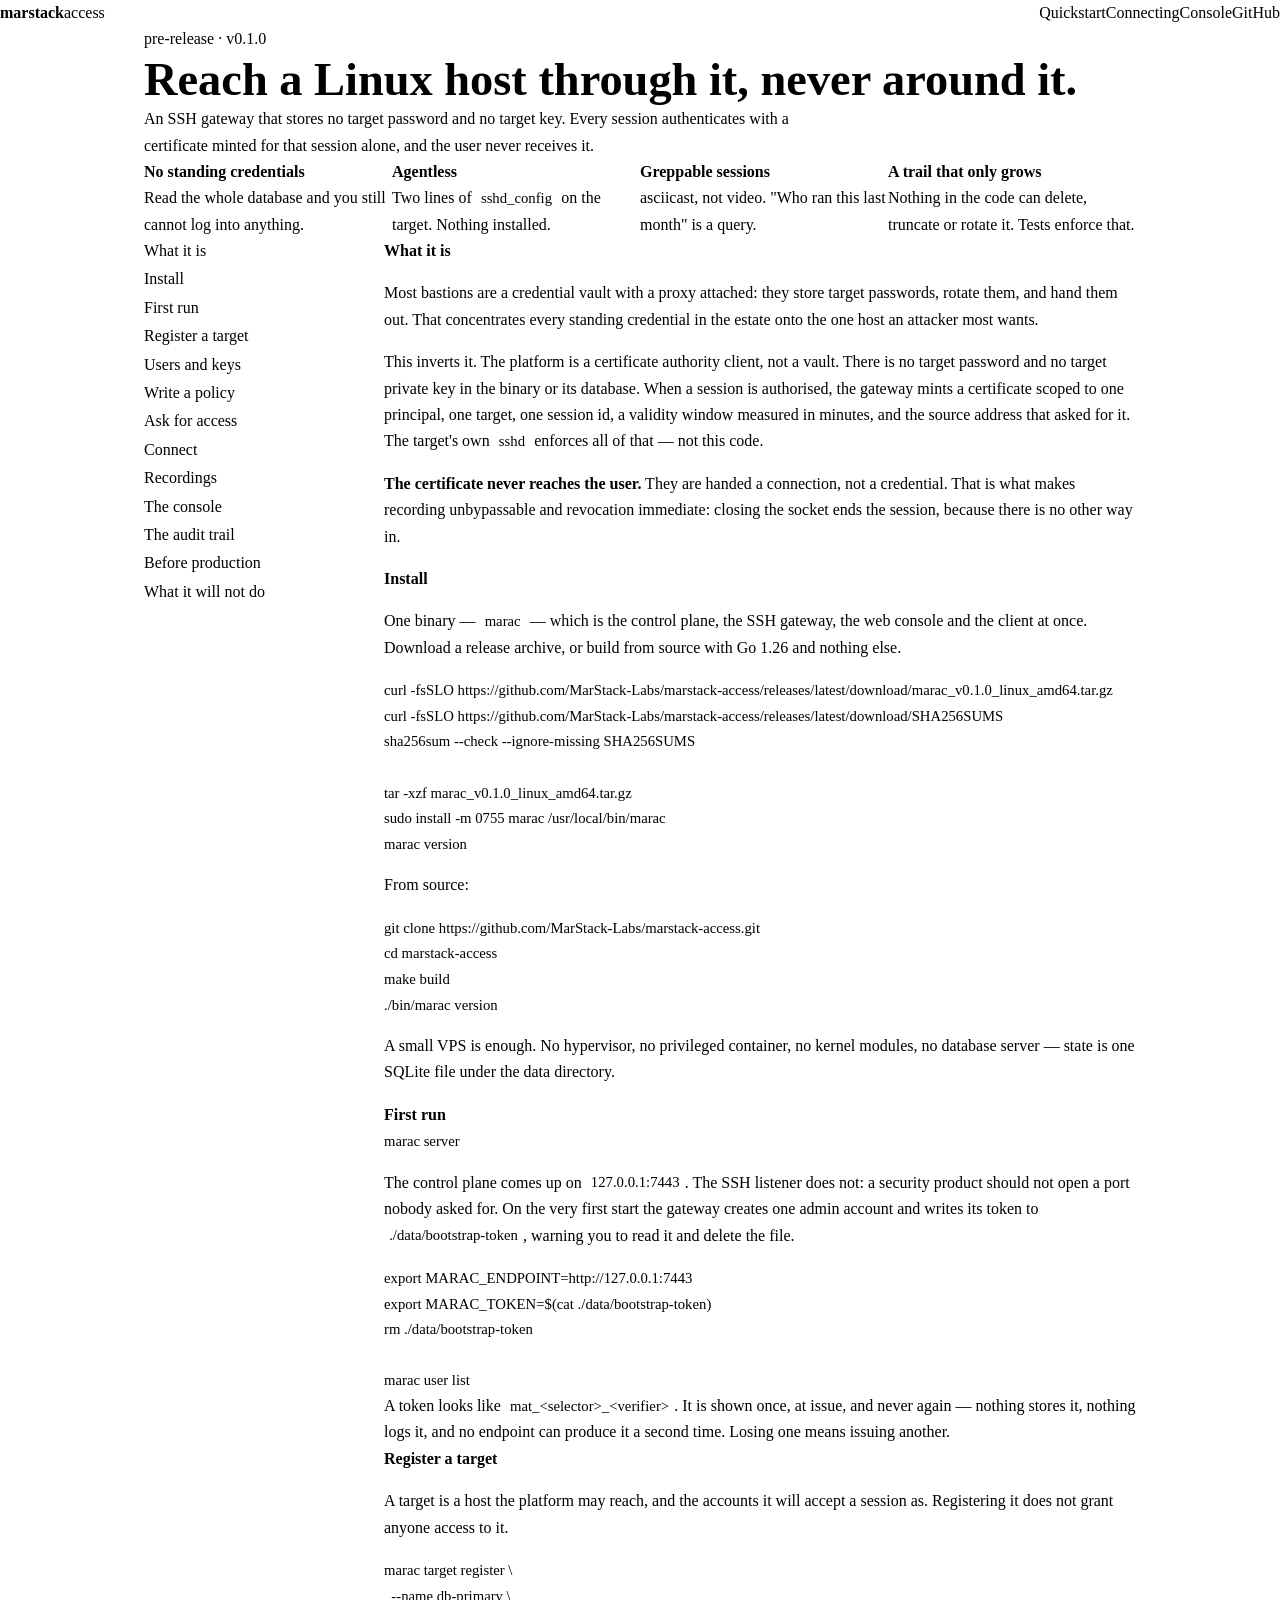
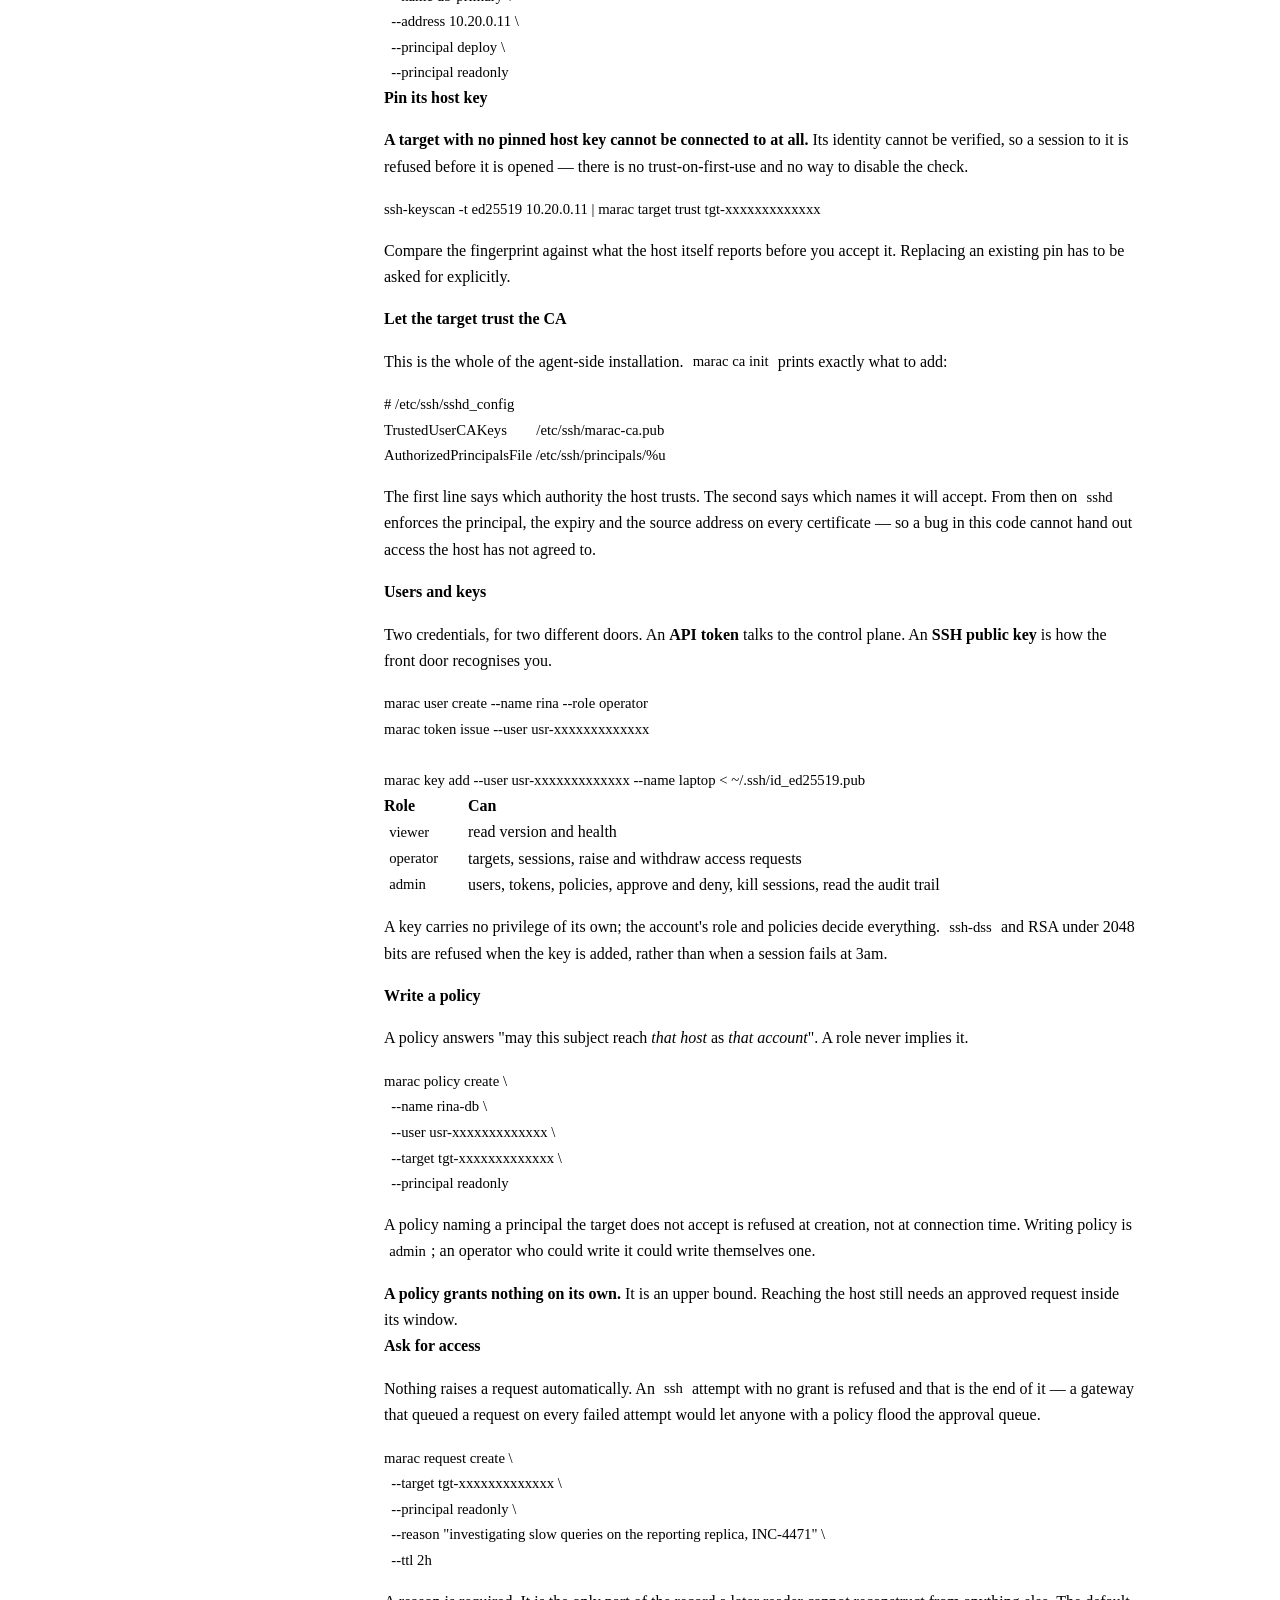
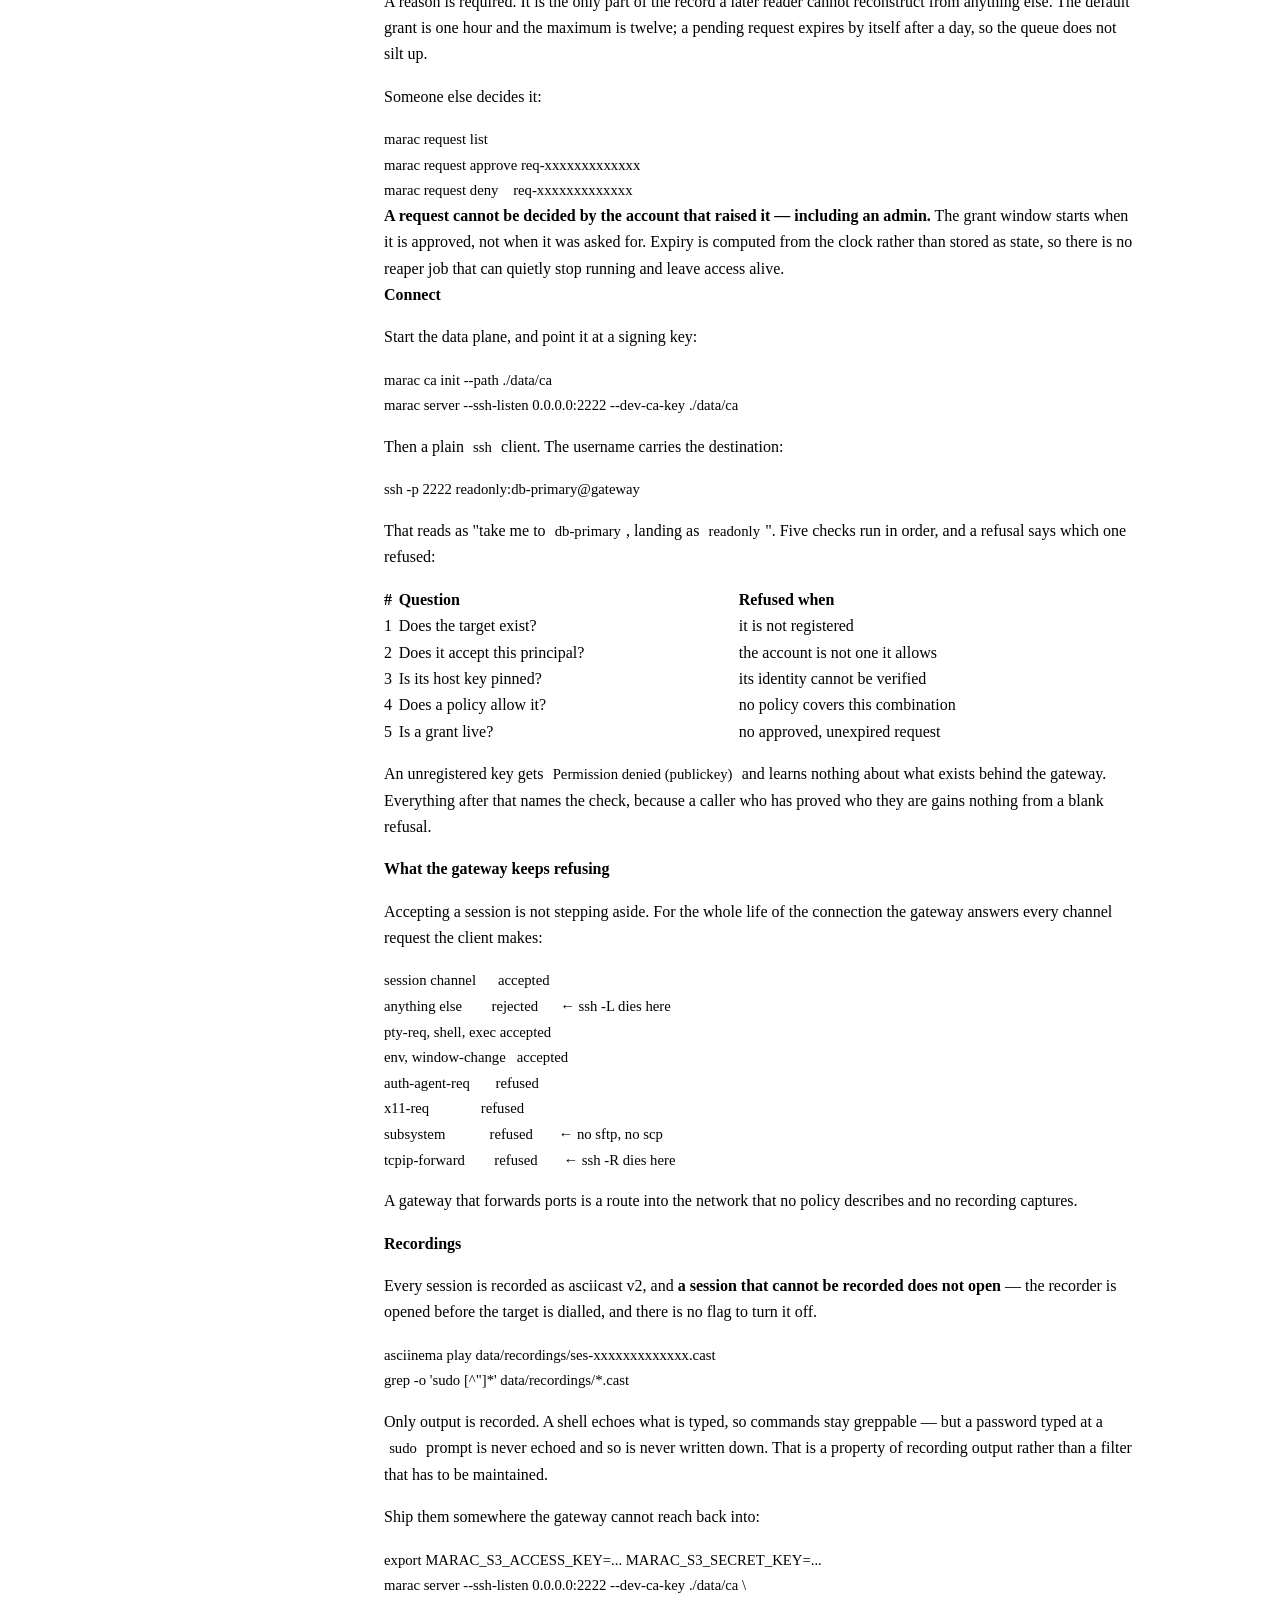
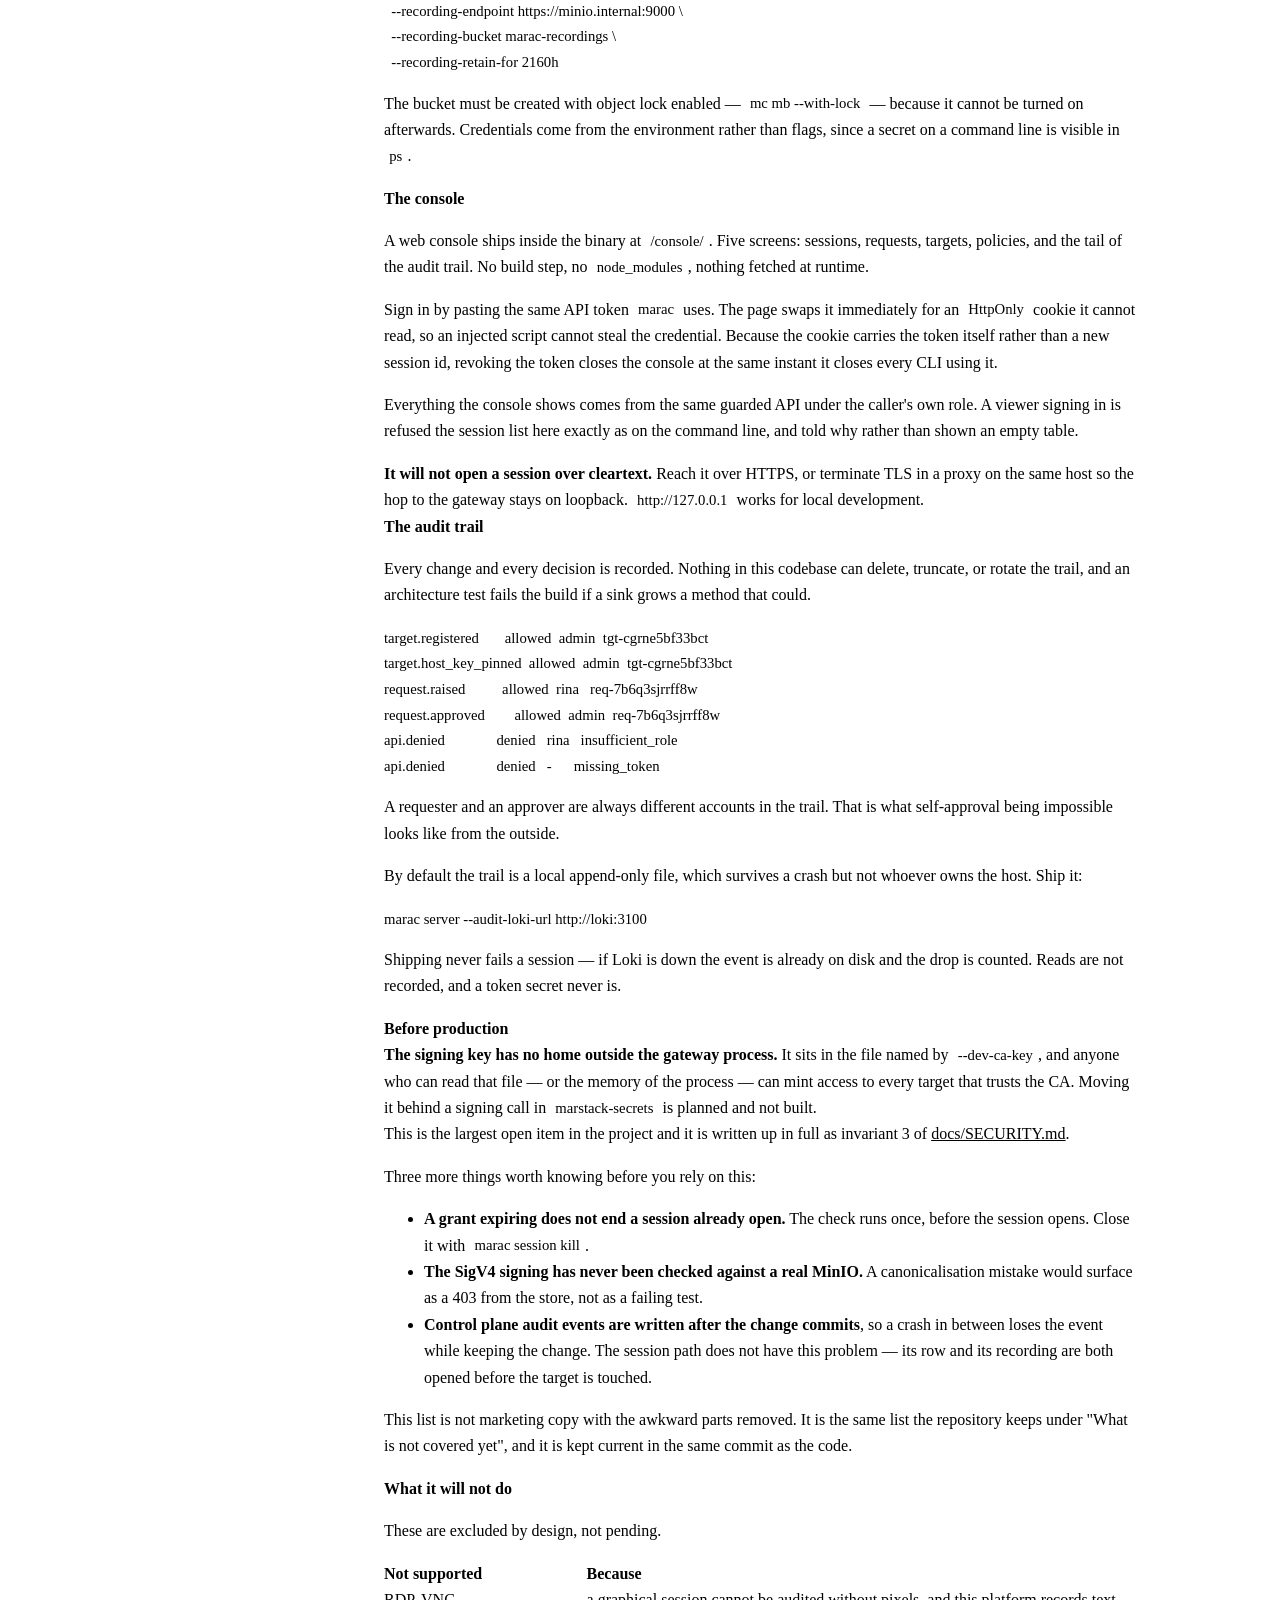
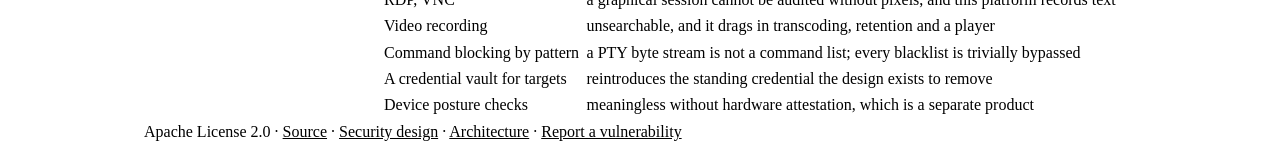
==== site/index.html @ 7a37c476 "docs: add the usage guide and publish it on github pages A single page covering install through to p" ====
<!doctype html>
<html lang="en" data-surface="navy">
<head>
<meta charset="utf-8">
<meta name="viewport" content="width=device-width, initial-scale=1">
<title>marstack-access — identity-aware access for Linux infrastructure</title>
<meta name="description" content="An SSH gateway that holds no credential useful to an attacker. Per-session certificates, just-in-time access, greppable recordings, an audit trail that can only grow.">
<link rel="stylesheet" href="meridian.css">
<link rel="stylesheet" href="site.css">
</head>
<body class="ms-root">

<nav class="top">
  <b class="ms-wordmark">marstack</b>
  <span class="ms-eyebrow">access</span>
  <span class="grow"></span>
  <a href="#quickstart">Quickstart</a>
  <a href="#connecting">Connecting</a>
  <a href="#console">Console</a>
  <a href="https://github.com/MarStack-Labs/marstack-access">GitHub</a>
</nav>

<header class="hero">
  <span class="ms-pill ms-pill-pending"><i></i>pre-release · v0.1.0</span>
  <h1>Reach a Linux host through it, never around it.</h1>
  <p class="lede">
    An SSH gateway that stores no target password and no target key. Every session authenticates
    with a certificate minted for that session alone, and the user never receives it.
  </p>

  <div class="cards">
    <div class="card">
      <b>No standing credentials</b>
      <span>Read the whole database and you still cannot log into anything.</span>
    </div>
    <div class="card">
      <b>Agentless</b>
      <span>Two lines of <code>sshd_config</code> on the target. Nothing installed.</span>
    </div>
    <div class="card">
      <b>Greppable sessions</b>
      <span>asciicast, not video. "Who ran this last month" is a query.</span>
    </div>
    <div class="card">
      <b>A trail that only grows</b>
      <span>Nothing in the code can delete, truncate or rotate it. Tests enforce that.</span>
    </div>
  </div>
</header>

<div class="page">
  <aside class="toc">
    <ol>
      <li><a href="#what">What it is</a></li>
      <li><a href="#install">Install</a></li>
      <li><a href="#quickstart">First run</a></li>
      <li><a href="#targets">Register a target</a></li>
      <li><a href="#users">Users and keys</a></li>
      <li><a href="#policy">Write a policy</a></li>
      <li><a href="#jit">Ask for access</a></li>
      <li><a href="#connecting">Connect</a></li>
      <li><a href="#recordings">Recordings</a></li>
      <li><a href="#console">The console</a></li>
      <li><a href="#audit">The audit trail</a></li>
      <li><a href="#production">Before production</a></li>
      <li><a href="#excluded">What it will not do</a></li>
    </ol>
  </aside>

  <main class="body">

    <section id="what">
      <h2>What it is</h2>
      <p>
        Most bastions are a credential vault with a proxy attached: they store target passwords,
        rotate them, and hand them out. That concentrates every standing credential in the estate
        onto the one host an attacker most wants.
      </p>
      <p>
        This inverts it. The platform is a certificate authority client, not a vault. There is no
        target password and no target private key in the binary or its database. When a session is
        authorised, the gateway mints a certificate scoped to one principal, one target, one session
        id, a validity window measured in minutes, and the source address that asked for it. The
        target's own <code>sshd</code> enforces all of that — not this code.
      </p>
      <p>
        <strong>The certificate never reaches the user.</strong> They are handed a connection, not a
        credential. That is what makes recording unbypassable and revocation immediate: closing the
        socket ends the session, because there is no other way in.
      </p>
    </section>

    <section id="install">
      <h2>Install</h2>
      <p>
        One binary — <code>marac</code> — which is the control plane, the SSH gateway, the web
        console and the client at once. Download a release archive, or build from source with Go
        1.26 and nothing else.
      </p>
<pre><code>curl -fsSLO https://github.com/MarStack-Labs/marstack-access/releases/latest/download/marac_v0.1.0_linux_amd64.tar.gz
curl -fsSLO https://github.com/MarStack-Labs/marstack-access/releases/latest/download/SHA256SUMS
sha256sum --check --ignore-missing SHA256SUMS

tar -xzf marac_v0.1.0_linux_amd64.tar.gz
sudo install -m 0755 marac /usr/local/bin/marac
marac version</code></pre>
      <p>From source:</p>
<pre><code>git clone https://github.com/MarStack-Labs/marstack-access.git
cd marstack-access
make build
./bin/marac version</code></pre>
      <p>
        A small VPS is enough. No hypervisor, no privileged container, no kernel modules, no
        database server — state is one SQLite file under the data directory.
      </p>
    </section>

    <section id="quickstart">
      <h2>First run</h2>
<pre><code>marac server</code></pre>
      <p>
        The control plane comes up on <code>127.0.0.1:7443</code>. The SSH listener does not: a
        security product should not open a port nobody asked for. On the very first start the
        gateway creates one admin account and writes its token to
        <code>./data/bootstrap-token</code>, warning you to read it and delete the file.
      </p>
<pre><code>export MARAC_ENDPOINT=http://127.0.0.1:7443
export MARAC_TOKEN=$(cat ./data/bootstrap-token)
rm ./data/bootstrap-token

marac user list</code></pre>
      <div class="note" data-tone="info">
        <p>
          A token looks like <code>mat_&lt;selector&gt;_&lt;verifier&gt;</code>. It is shown once, at
          issue, and never again — nothing stores it, nothing logs it, and no endpoint can produce it
          a second time. Losing one means issuing another.
        </p>
      </div>
    </section>

    <section id="targets">
      <h2>Register a target</h2>
      <p>
        A target is a host the platform may reach, and the accounts it will accept a session as.
        Registering it does not grant anyone access to it.
      </p>
<pre><code>marac target register \
  --name db-primary \
  --address 10.20.0.11 \
  --principal deploy \
  --principal readonly</code></pre>

      <h3>Pin its host key</h3>
      <p>
        <strong>A target with no pinned host key cannot be connected to at all.</strong> Its identity
        cannot be verified, so a session to it is refused before it is opened — there is no
        trust-on-first-use and no way to disable the check.
      </p>
<pre><code>ssh-keyscan -t ed25519 10.20.0.11 | marac target trust tgt-xxxxxxxxxxxxx</code></pre>
      <p>
        Compare the fingerprint against what the host itself reports before you accept it. Replacing
        an existing pin has to be asked for explicitly.
      </p>

      <h3>Let the target trust the CA</h3>
      <p>
        This is the whole of the agent-side installation. <code>marac ca init</code> prints exactly
        what to add:
      </p>
<pre><code># /etc/ssh/sshd_config
TrustedUserCAKeys        /etc/ssh/marac-ca.pub
AuthorizedPrincipalsFile /etc/ssh/principals/%u</code></pre>
      <p>
        The first line says which authority the host trusts. The second says which names it will
        accept. From then on <code>sshd</code> enforces the principal, the expiry and the source
        address on every certificate — so a bug in this code cannot hand out access the host has not
        agreed to.
      </p>
    </section>

    <section id="users">
      <h2>Users and keys</h2>
      <p>
        Two credentials, for two different doors. An <strong>API token</strong> talks to the control
        plane. An <strong>SSH public key</strong> is how the front door recognises you.
      </p>
<pre><code>marac user create --name rina --role operator
marac token issue --user usr-xxxxxxxxxxxxx

marac key add --user usr-xxxxxxxxxxxxx --name laptop &lt; ~/.ssh/id_ed25519.pub</code></pre>
      <div class="scroller">
        <table>
          <thead>
            <tr><th>Role</th><th>Can</th></tr>
          </thead>
          <tbody>
            <tr><td><code>viewer</code></td><td>read version and health</td></tr>
            <tr><td><code>operator</code></td><td>targets, sessions, raise and withdraw access requests</td></tr>
            <tr><td><code>admin</code></td><td>users, tokens, policies, approve and deny, kill sessions, read the audit trail</td></tr>
          </tbody>
        </table>
      </div>
      <p>
        A key carries no privilege of its own; the account's role and policies decide everything.
        <code>ssh-dss</code> and RSA under 2048 bits are refused when the key is added, rather than
        when a session fails at 3am.
      </p>
    </section>

    <section id="policy">
      <h2>Write a policy</h2>
      <p>
        A policy answers "may this subject reach <em>that host</em> as <em>that account</em>". A role
        never implies it.
      </p>
<pre><code>marac policy create \
  --name rina-db \
  --user usr-xxxxxxxxxxxxx \
  --target tgt-xxxxxxxxxxxxx \
  --principal readonly</code></pre>
      <p>
        A policy naming a principal the target does not accept is refused at creation, not at
        connection time. Writing policy is <code>admin</code>; an operator who could write it could
        write themselves one.
      </p>
      <div class="note" data-tone="info">
        <p>
          <strong>A policy grants nothing on its own.</strong> It is an upper bound. Reaching the
          host still needs an approved request inside its window.
        </p>
      </div>
    </section>

    <section id="jit">
      <h2>Ask for access</h2>
      <p>
        Nothing raises a request automatically. An <code>ssh</code> attempt with no grant is refused
        and that is the end of it — a gateway that queued a request on every failed attempt would let
        anyone with a policy flood the approval queue.
      </p>
<pre><code>marac request create \
  --target tgt-xxxxxxxxxxxxx \
  --principal readonly \
  --reason "investigating slow queries on the reporting replica, INC-4471" \
  --ttl 2h</code></pre>
      <p>
        A reason is required. It is the only part of the record a later reader cannot reconstruct
        from anything else. The default grant is one hour and the maximum is twelve; a pending
        request expires by itself after a day, so the queue does not silt up.
      </p>
      <p>Someone else decides it:</p>
<pre><code>marac request list
marac request approve req-xxxxxxxxxxxxx
marac request deny    req-xxxxxxxxxxxxx</code></pre>
      <div class="note" data-tone="warn">
        <p>
          <strong>A request cannot be decided by the account that raised it — including an admin.</strong>
          The grant window starts when it is approved, not when it was asked for. Expiry is computed
          from the clock rather than stored as state, so there is no reaper job that can quietly stop
          running and leave access alive.
        </p>
      </div>
    </section>

    <section id="connecting">
      <h2>Connect</h2>
      <p>Start the data plane, and point it at a signing key:</p>
<pre><code>marac ca init --path ./data/ca
marac server --ssh-listen 0.0.0.0:2222 --dev-ca-key ./data/ca</code></pre>
      <p>Then a plain <code>ssh</code> client. The username carries the destination:</p>
<pre><code>ssh -p 2222 readonly:db-primary@gateway</code></pre>
      <p>
        That reads as "take me to <code>db-primary</code>, landing as <code>readonly</code>". Five
        checks run in order, and a refusal says which one refused:
      </p>
      <div class="scroller">
        <table>
          <thead>
            <tr><th>#</th><th>Question</th><th>Refused when</th></tr>
          </thead>
          <tbody>
            <tr><td>1</td><td>Does the target exist?</td><td>it is not registered</td></tr>
            <tr><td>2</td><td>Does it accept this principal?</td><td>the account is not one it allows</td></tr>
            <tr><td>3</td><td>Is its host key pinned?</td><td>its identity cannot be verified</td></tr>
            <tr><td>4</td><td>Does a policy allow it?</td><td>no policy covers this combination</td></tr>
            <tr><td>5</td><td>Is a grant live?</td><td>no approved, unexpired request</td></tr>
          </tbody>
        </table>
      </div>
      <p>
        An unregistered key gets <code>Permission denied (publickey)</code> and learns nothing about
        what exists behind the gateway. Everything after that names the check, because a caller who
        has proved who they are gains nothing from a blank refusal.
      </p>

      <h3>What the gateway keeps refusing</h3>
      <p>
        Accepting a session is not stepping aside. For the whole life of the connection the gateway
        answers every channel request the client makes:
      </p>
<pre><code>session channel      accepted
anything else        rejected      ← ssh -L dies here
pty-req, shell, exec accepted
env, window-change   accepted
auth-agent-req       refused
x11-req              refused
subsystem            refused       ← no sftp, no scp
tcpip-forward        refused       ← ssh -R dies here</code></pre>
      <p>
        A gateway that forwards ports is a route into the network that no policy describes and no
        recording captures.
      </p>
    </section>

    <section id="recordings">
      <h2>Recordings</h2>
      <p>
        Every session is recorded as asciicast v2, and <strong>a session that cannot be recorded does
        not open</strong> — the recorder is opened before the target is dialled, and there is no flag
        to turn it off.
      </p>
<pre><code>asciinema play data/recordings/ses-xxxxxxxxxxxxx.cast
grep -o 'sudo [^"]*' data/recordings/*.cast</code></pre>
      <p>
        Only output is recorded. A shell echoes what is typed, so commands stay greppable — but a
        password typed at a <code>sudo</code> prompt is never echoed and so is never written down.
        That is a property of recording output rather than a filter that has to be maintained.
      </p>
      <p>Ship them somewhere the gateway cannot reach back into:</p>
<pre><code>export MARAC_S3_ACCESS_KEY=... MARAC_S3_SECRET_KEY=...
marac server --ssh-listen 0.0.0.0:2222 --dev-ca-key ./data/ca \
  --recording-endpoint https://minio.internal:9000 \
  --recording-bucket marac-recordings \
  --recording-retain-for 2160h</code></pre>
      <p>
        The bucket must be created with object lock enabled — <code>mc mb --with-lock</code> — because
        it cannot be turned on afterwards. Credentials come from the environment rather than flags,
        since a secret on a command line is visible in <code>ps</code>.
      </p>
    </section>

    <section id="console">
      <h2>The console</h2>
      <p>
        A web console ships inside the binary at <code>/console/</code>. Five screens: sessions,
        requests, targets, policies, and the tail of the audit trail. No build step, no
        <code>node_modules</code>, nothing fetched at runtime.
      </p>
      <p>
        Sign in by pasting the same API token <code>marac</code> uses. The page swaps it immediately
        for an <code>HttpOnly</code> cookie it cannot read, so an injected script cannot steal the
        credential. Because the cookie carries the token itself rather than a new session id,
        revoking the token closes the console at the same instant it closes every CLI using it.
      </p>
      <p>
        Everything the console shows comes from the same guarded API under the caller's own role. A
        viewer signing in is refused the session list here exactly as on the command line, and told
        why rather than shown an empty table.
      </p>
      <div class="note" data-tone="warn">
        <p>
          <strong>It will not open a session over cleartext.</strong> Reach it over HTTPS, or
          terminate TLS in a proxy on the same host so the hop to the gateway stays on loopback.
          <code>http://127.0.0.1</code> works for local development.
        </p>
      </div>
    </section>

    <section id="audit">
      <h2>The audit trail</h2>
      <p>
        Every change and every decision is recorded. Nothing in this codebase can delete, truncate,
        or rotate the trail, and an architecture test fails the build if a sink grows a method that
        could.
      </p>
<pre><code>target.registered       allowed  admin  tgt-cgrne5bf33bct
target.host_key_pinned  allowed  admin  tgt-cgrne5bf33bct
request.raised          allowed  rina   req-7b6q3sjrrff8w
request.approved        allowed  admin  req-7b6q3sjrrff8w
api.denied              denied   rina   insufficient_role
api.denied              denied   -      missing_token</code></pre>
      <p>
        A requester and an approver are always different accounts in the trail. That is what
        self-approval being impossible looks like from the outside.
      </p>
      <p>
        By default the trail is a local append-only file, which survives a crash but not whoever owns
        the host. Ship it:
      </p>
<pre><code>marac server --audit-loki-url http://loki:3100</code></pre>
      <p>
        Shipping never fails a session — if Loki is down the event is already on disk and the drop is
        counted. Reads are not recorded, and a token secret never is.
      </p>
    </section>

    <section id="production">
      <h2>Before production</h2>
      <div class="note" data-tone="danger">
        <p>
          <strong>The signing key has no home outside the gateway process.</strong> It sits in the
          file named by <code>--dev-ca-key</code>, and anyone who can read that file — or the memory
          of the process — can mint access to every target that trusts the CA. Moving it behind a
          signing call in <code>marstack-secrets</code> is planned and not built.
        </p>
        <p>
          This is the largest open item in the project and it is written up in full as invariant 3
          of
          <a href="https://github.com/MarStack-Labs/marstack-access/blob/main/docs/SECURITY.md">docs/SECURITY.md</a>.
        </p>
      </div>
      <p>Three more things worth knowing before you rely on this:</p>
      <ul>
        <li>
          <strong>A grant expiring does not end a session already open.</strong> The check runs once,
          before the session opens. Close it with <code>marac session kill</code>.
        </li>
        <li>
          <strong>The SigV4 signing has never been checked against a real MinIO.</strong> A
          canonicalisation mistake would surface as a 403 from the store, not as a failing test.
        </li>
        <li>
          <strong>Control plane audit events are written after the change commits</strong>, so a
          crash in between loses the event while keeping the change. The session path does not have
          this problem — its row and its recording are both opened before the target is touched.
        </li>
      </ul>
      <p>
        This list is not marketing copy with the awkward parts removed. It is the same list the
        repository keeps under "What is not covered yet", and it is kept current in the same commit
        as the code.
      </p>
    </section>

    <section id="excluded">
      <h2>What it will not do</h2>
      <p>These are excluded by design, not pending.</p>
      <div class="scroller">
        <table>
          <thead>
            <tr><th>Not supported</th><th>Because</th></tr>
          </thead>
          <tbody>
            <tr>
              <td>RDP, VNC</td>
              <td>a graphical session cannot be audited without pixels, and this platform records text</td>
            </tr>
            <tr>
              <td>Video recording</td>
              <td>unsearchable, and it drags in transcoding, retention and a player</td>
            </tr>
            <tr>
              <td>Command blocking by pattern</td>
              <td>a PTY byte stream is not a command list; every blacklist is trivially bypassed</td>
            </tr>
            <tr>
              <td>A credential vault for targets</td>
              <td>reintroduces the standing credential the design exists to remove</td>
            </tr>
            <tr>
              <td>Device posture checks</td>
              <td>meaningless without hardware attestation, which is a separate product</td>
            </tr>
          </tbody>
        </table>
      </div>
    </section>

  </main>
</div>

<footer class="site">
  Apache License 2.0 ·
  <a href="https://github.com/MarStack-Labs/marstack-access">Source</a> ·
  <a href="https://github.com/MarStack-Labs/marstack-access/blob/main/docs/SECURITY.md">Security design</a> ·
  <a href="https://github.com/MarStack-Labs/marstack-access/blob/main/docs/ARCHITECTURE.md">Architecture</a> ·
  <a href="https://github.com/MarStack-Labs/marstack-access/security/advisories/new">Report a vulnerability</a>
</footer>

</body>
</html>
---- site/site.css ----
body {
  margin: 0;
  background: var(--ms-bg);
  color: var(--ms-fg);
  font-family: var(--ms-font);
  font-size: var(--ms-fs-base);
  line-height: 1.65;
}

a {
  color: var(--ms-accent);
}

code {
  font-family: var(--ms-font-mono);
  font-size: 0.92em;
  padding: 0.1em 0.35em;
  border-radius: var(--ms-r-sm);
  background: var(--ms-bg-raised);
}

pre {
  overflow-x: auto;
  margin: var(--ms-sp-4) 0;
  padding: var(--ms-sp-4);
  border: 1px solid var(--ms-border-subtle);
  border-radius: var(--ms-r-md);
  background: var(--ms-term-bg);
  font-family: var(--ms-font-mono);
  font-size: var(--ms-fs-sm);
  line-height: 1.6;
}

pre code {
  padding: 0;
  background: none;
}

.top {
  position: sticky;
  top: 0;
  z-index: 10;
  display: flex;
  align-items: center;
  gap: var(--ms-sp-3);
  padding: var(--ms-sp-3) var(--ms-sp-6);
  border-bottom: 1px solid var(--ms-border-subtle);
  background: var(--ms-bg);
}

.top .grow {
  flex: 1;
}

.top a {
  color: var(--ms-fg-muted);
  font-size: var(--ms-fs-sm);
  text-decoration: none;
}

.top a:hover {
  color: var(--ms-fg);
}

.hero {
  max-width: 62rem;
  margin: 0 auto;
  padding: var(--ms-sp-7) var(--ms-sp-6) var(--ms-sp-6);
}

.hero h1 {
  margin: var(--ms-sp-3) 0;
  font-size: clamp(1.9rem, 5vw, 2.9rem);
  letter-spacing: var(--ms-track-tight);
  line-height: 1.15;
}

.hero p.lede {
  max-width: 44rem;
  margin: 0;
  color: var(--ms-fg-muted);
  font-size: var(--ms-fs-lg);
}

.cards {
  display: grid;
  gap: var(--ms-sp-4);
  grid-template-columns: repeat(auto-fit, minmax(15rem, 1fr));
  margin-top: var(--ms-sp-6);
}

.card {
  padding: var(--ms-sp-4);
  border: 1px solid var(--ms-border-subtle);
  border-radius: var(--ms-r-md);
  background: var(--ms-bg-raised);
}

.card b {
  display: block;
  margin-bottom: var(--ms-sp-2);
}

.card span {
  color: var(--ms-fg-muted);
  font-size: var(--ms-fs-sm);
}

.page {
  display: grid;
  grid-template-columns: 15rem minmax(0, 1fr);
  gap: var(--ms-sp-7);
  max-width: 62rem;
  margin: 0 auto;
  padding: 0 var(--ms-sp-6) var(--ms-sp-7);
}

.toc {
  position: sticky;
  top: 4.5rem;
  align-self: start;
  max-height: calc(100vh - 6rem);
  overflow-y: auto;
  padding-top: var(--ms-sp-6);
  font-size: var(--ms-fs-sm);
}

.toc ol {
  margin: 0;
  padding: 0;
  list-style: none;
}

.toc li {
  margin-bottom: 2px;
}

.toc a {
  display: block;
  padding: var(--ms-sp-1) var(--ms-sp-2);
  border-radius: var(--ms-r-sm);
  color: var(--ms-fg-muted);
  text-decoration: none;
}

.toc a:hover {
  background: var(--ms-bg-hover);
  color: var(--ms-fg);
}

.body {
  min-width: 0;
  padding-top: var(--ms-sp-6);
}

.body section {
  scroll-margin-top: 4.5rem;
  padding-bottom: var(--ms-sp-6);
}

.body h2 {
  margin: var(--ms-sp-6) 0 var(--ms-sp-3);
  font-size: var(--ms-fs-xl);
  letter-spacing: var(--ms-track-tight);
}

.body h3 {
  margin: var(--ms-sp-5) 0 var(--ms-sp-2);
  font-size: var(--ms-fs-lg);
}

.body p,
.body li {
  color: var(--ms-fg-muted);
}

.body strong {
  color: var(--ms-fg);
  font-weight: 600;
}

.body table {
  width: 100%;
  margin: var(--ms-sp-4) 0;
  border-collapse: collapse;
  font-size: var(--ms-fs-sm);
}

.body th,
.body td {
  padding: var(--ms-sp-2) var(--ms-sp-3);
  border-bottom: 1px solid var(--ms-border-subtle);
  text-align: left;
  vertical-align: top;
}

.body th {
  color: var(--ms-fg);
  font-weight: 600;
}

.body td {
  color: var(--ms-fg-muted);
}

.scroller {
  overflow-x: auto;
}

.note {
  margin: var(--ms-sp-4) 0;
  padding: var(--ms-sp-3) var(--ms-sp-4);
  border: 1px solid var(--ms-border);
  border-left-width: 3px;
  border-radius: var(--ms-r-md);
  background: var(--ms-bg-raised);
  font-size: var(--ms-fs-sm);
}

.note p {
  margin: 0;
}

.note p + p {
  margin-top: var(--ms-sp-2);
}

.note[data-tone="warn"] {
  border-left-color: var(--ms-warn);
}

.note[data-tone="danger"] {
  border-left-color: var(--ms-danger);
}

.note[data-tone="info"] {
  border-left-color: var(--ms-info);
}

footer.site {
  max-width: 62rem;
  margin: 0 auto;
  padding: var(--ms-sp-6);
  border-top: 1px solid var(--ms-border-subtle);
  color: var(--ms-fg-faint);
  font-size: var(--ms-fs-sm);
}

@media (max-width: 52rem) {
  .page {
    grid-template-columns: minmax(0, 1fr);
    gap: 0;
  }

  .toc {
    position: static;
    max-height: none;
    padding-bottom: var(--ms-sp-4);
    border-bottom: 1px solid var(--ms-border-subtle);
  }

  .toc ol {
    display: flex;
    flex-wrap: wrap;
    gap: var(--ms-sp-1);
  }
}
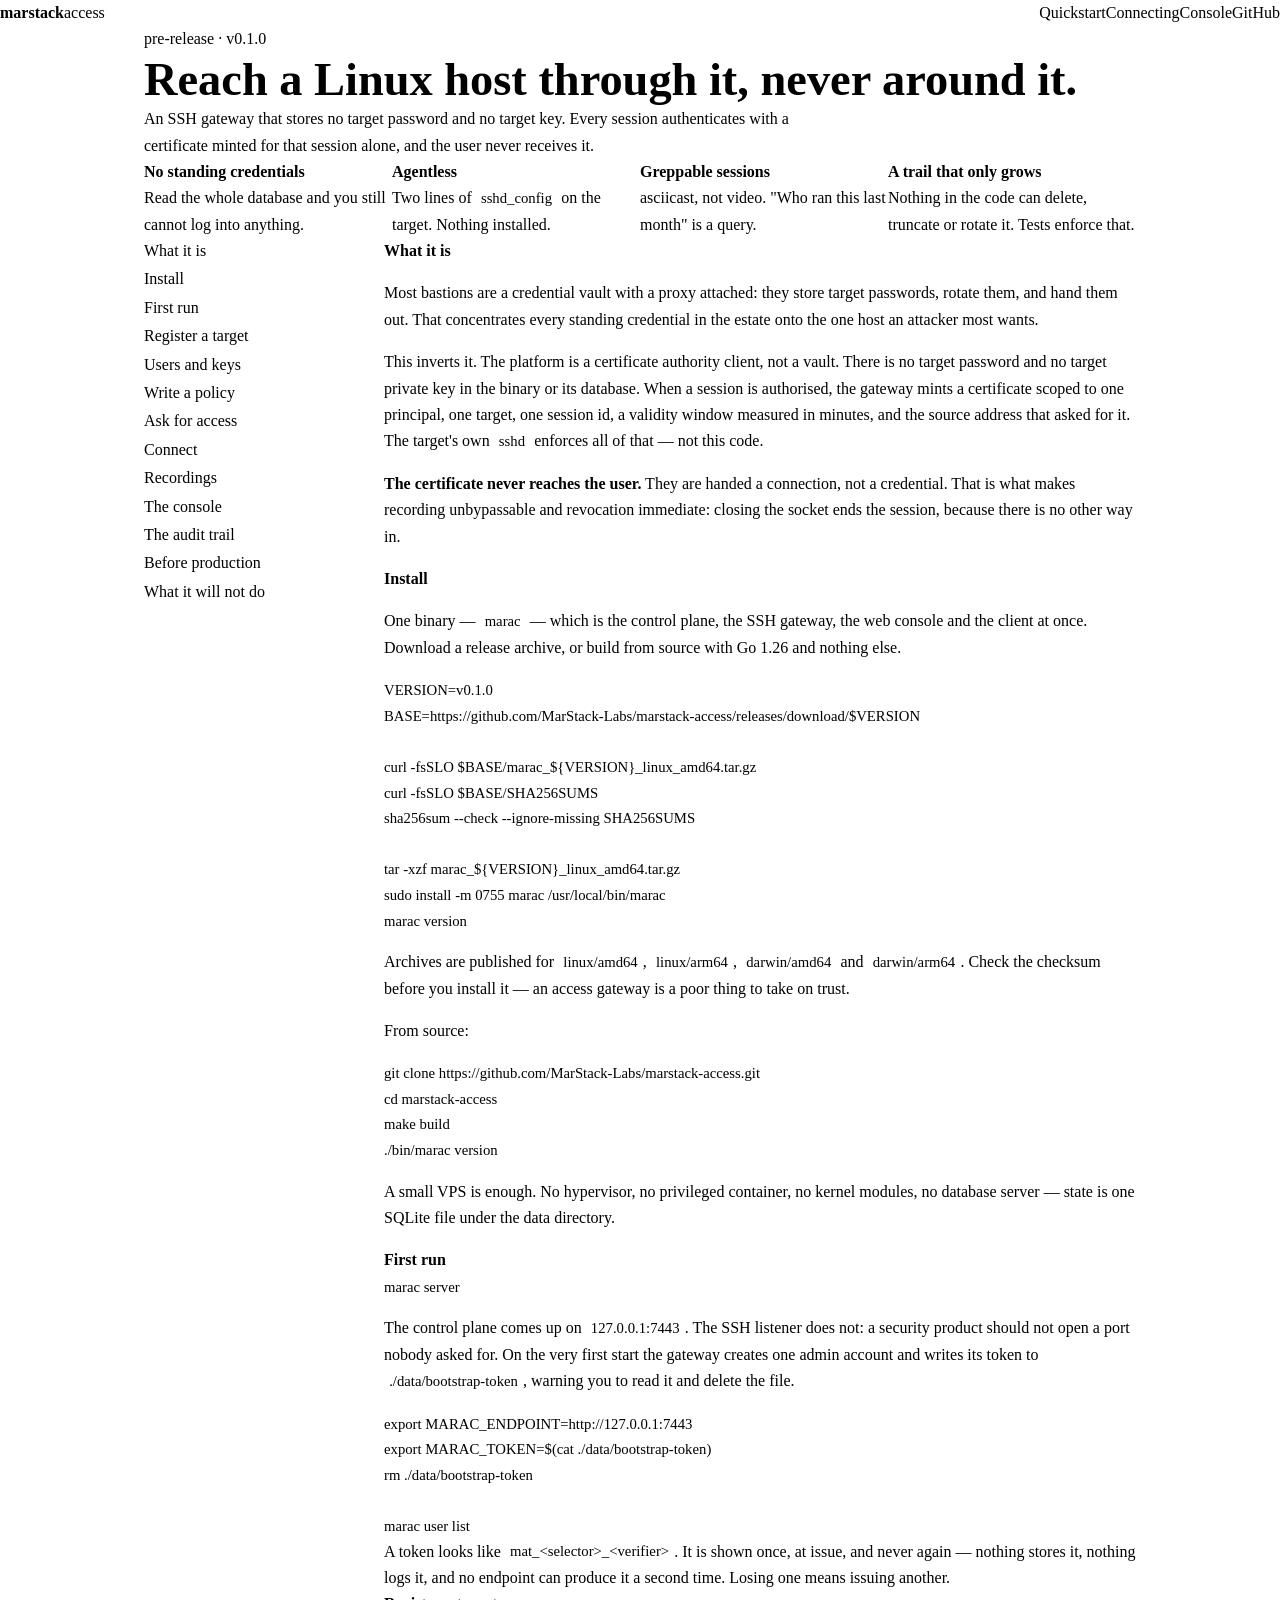
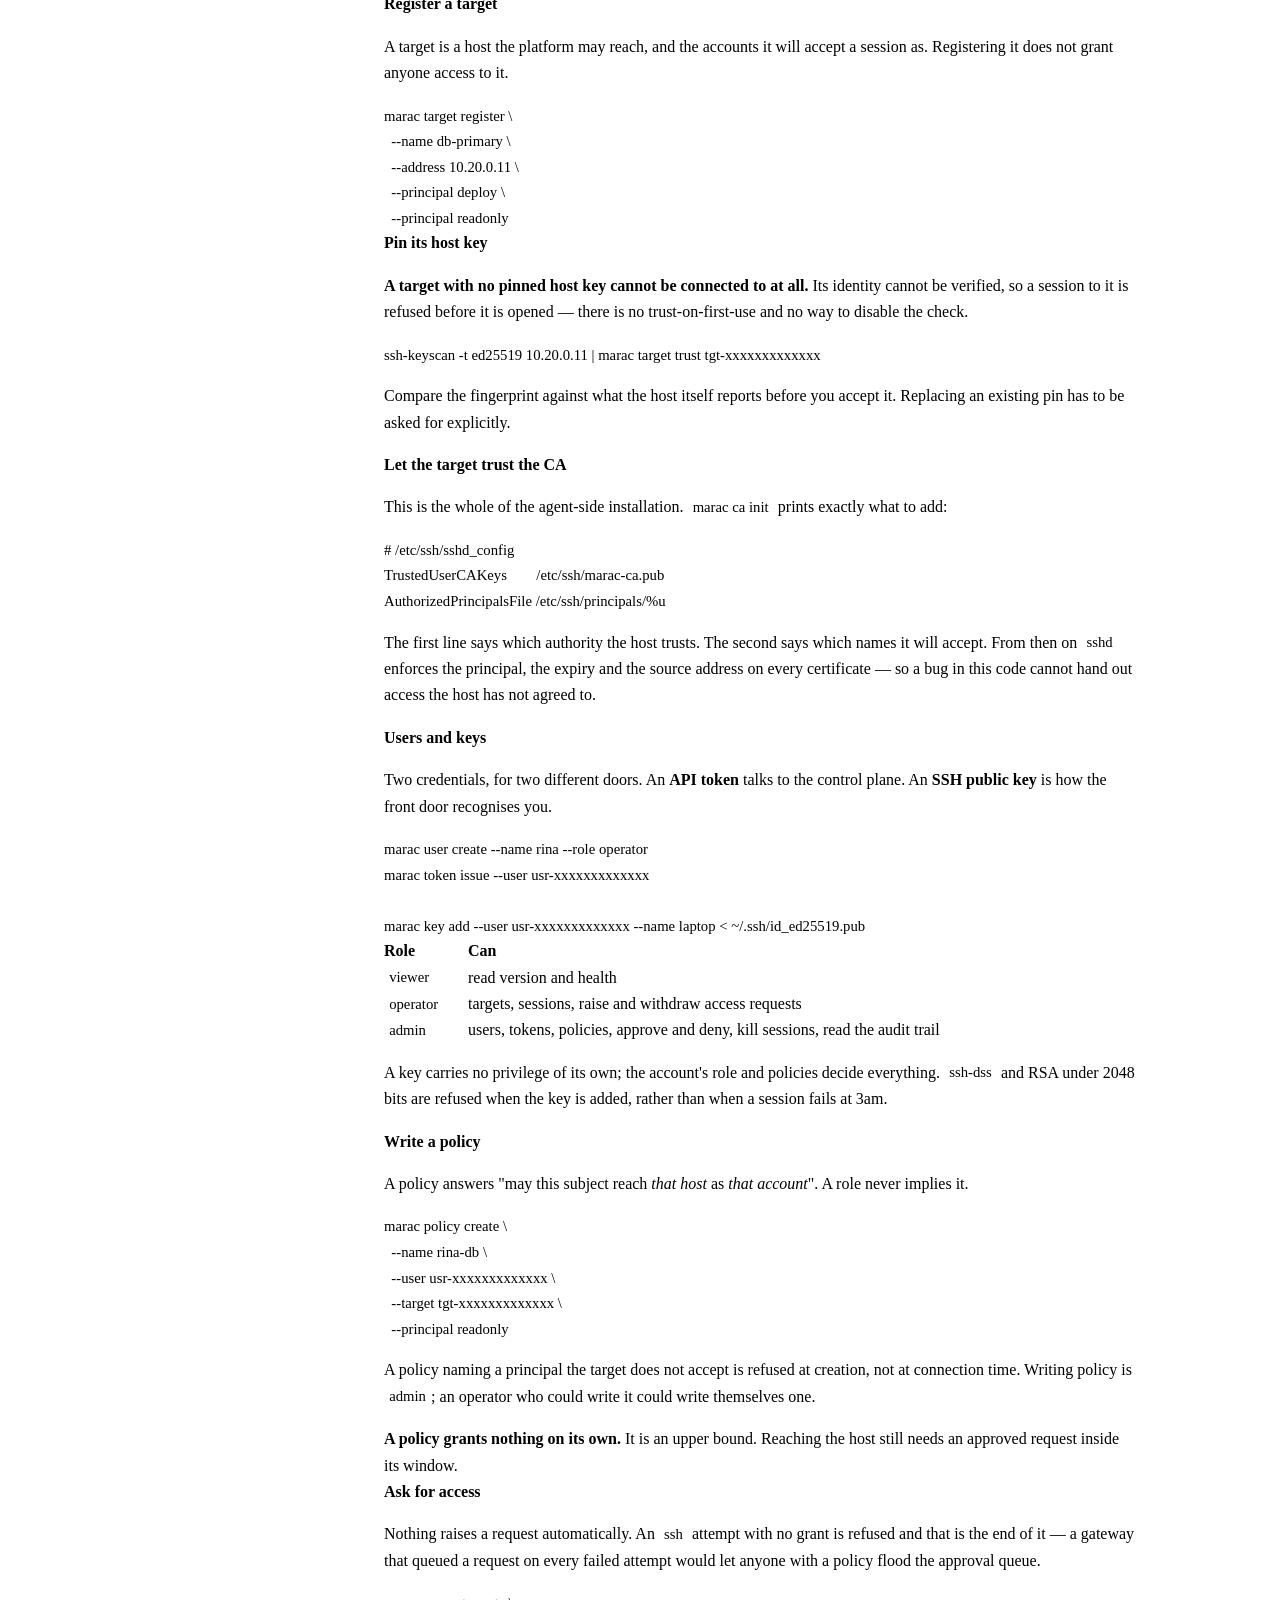
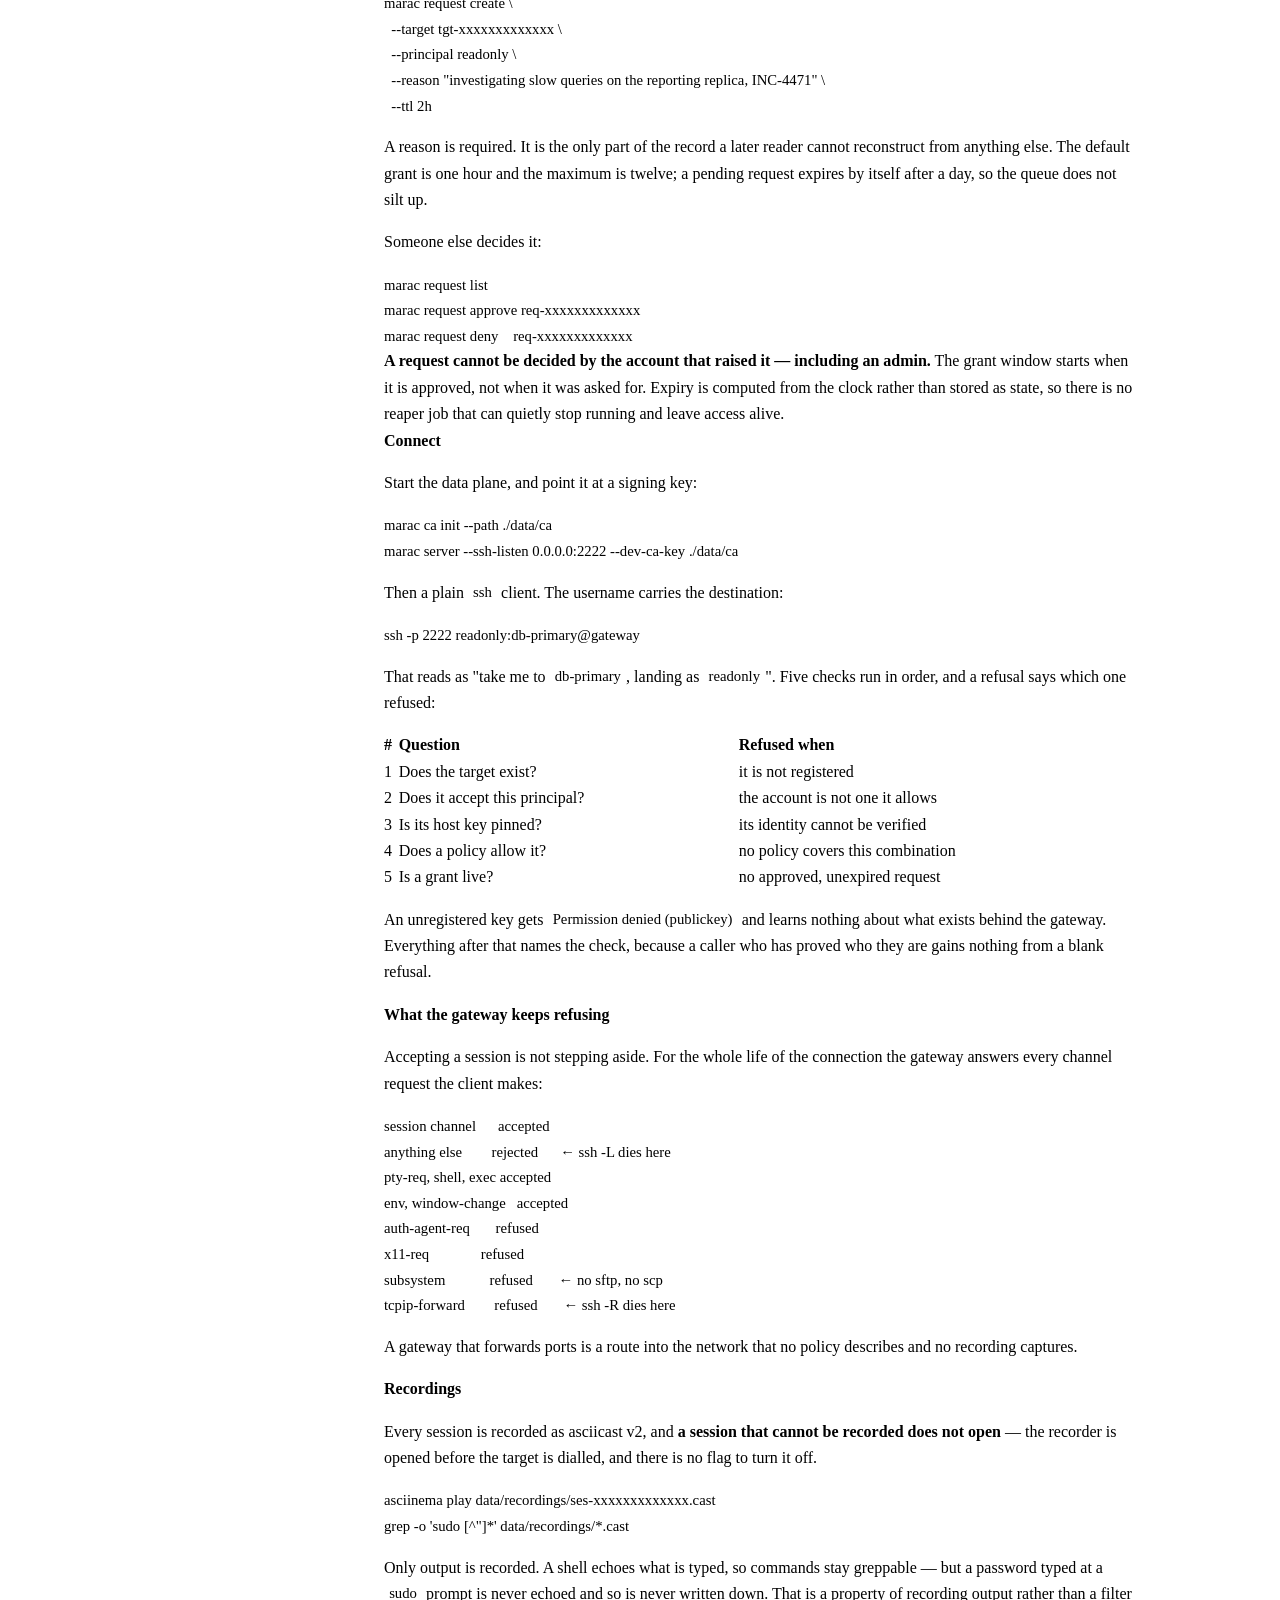
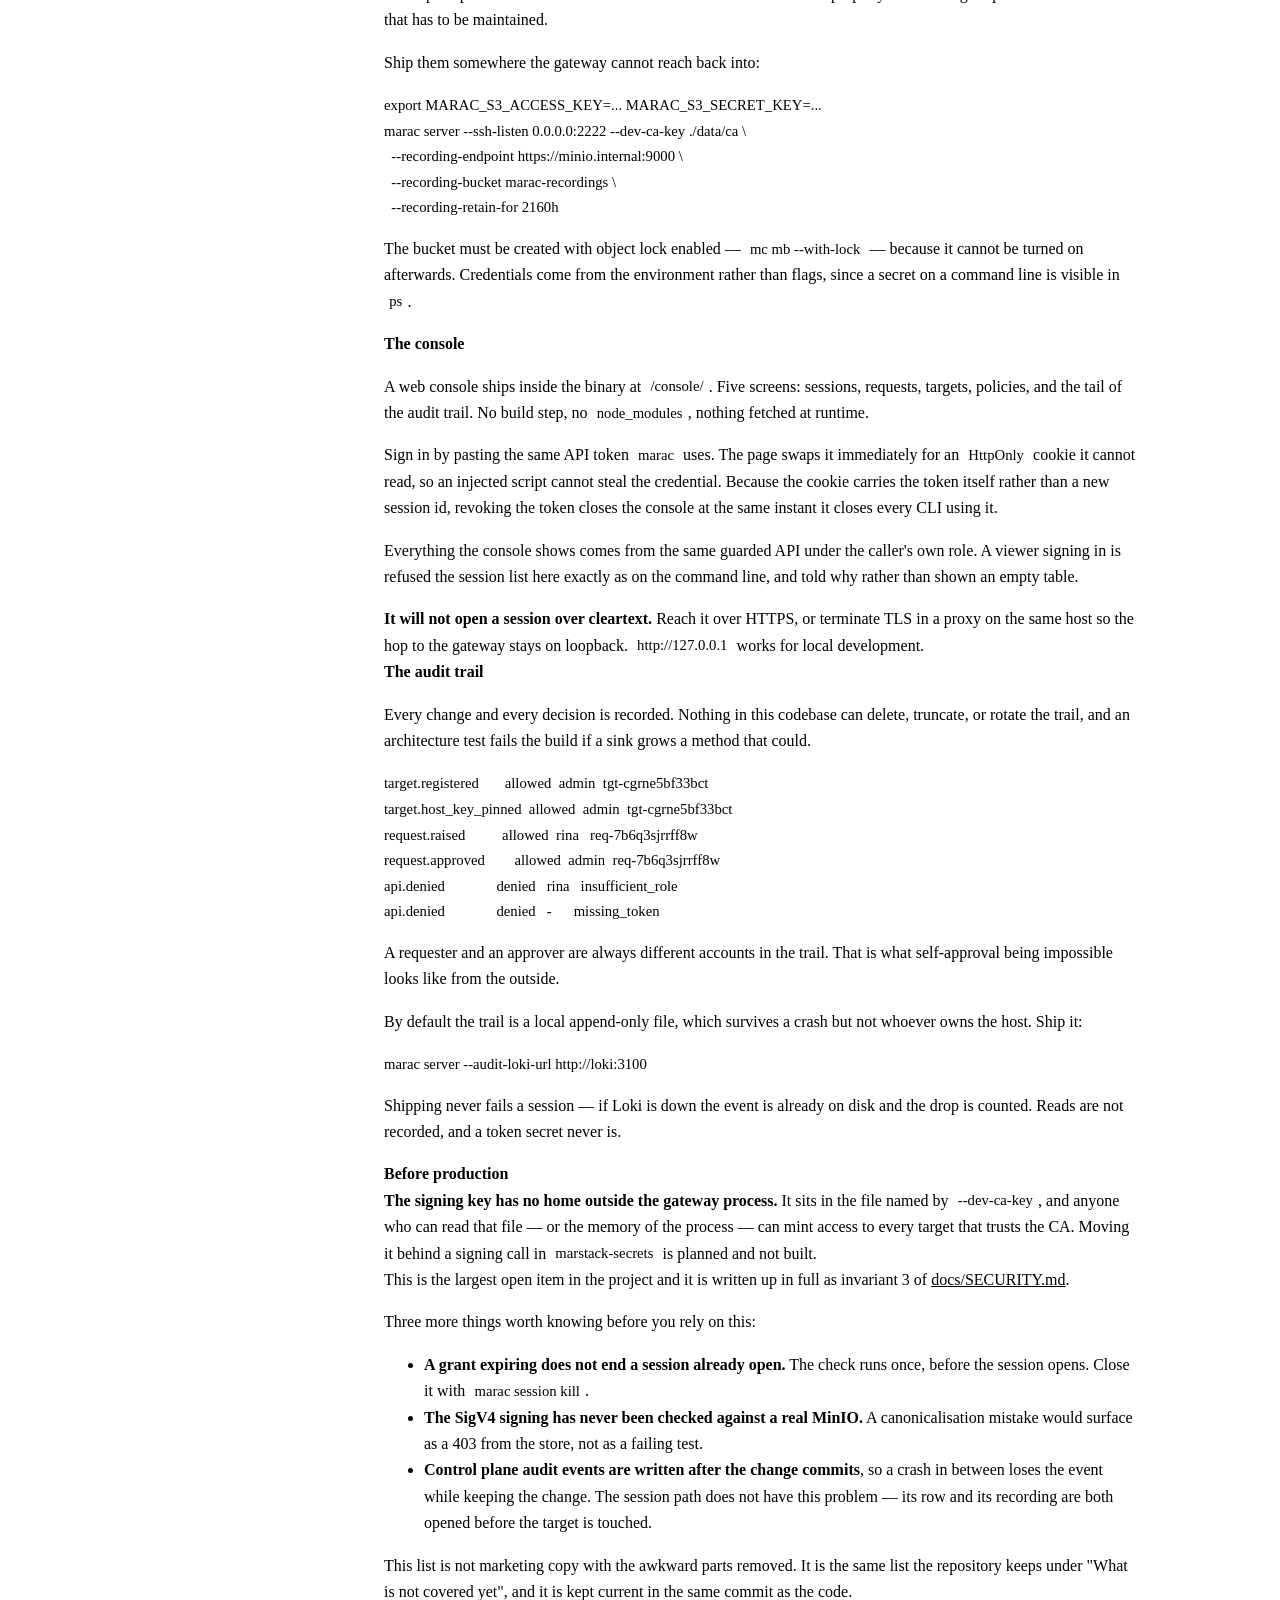
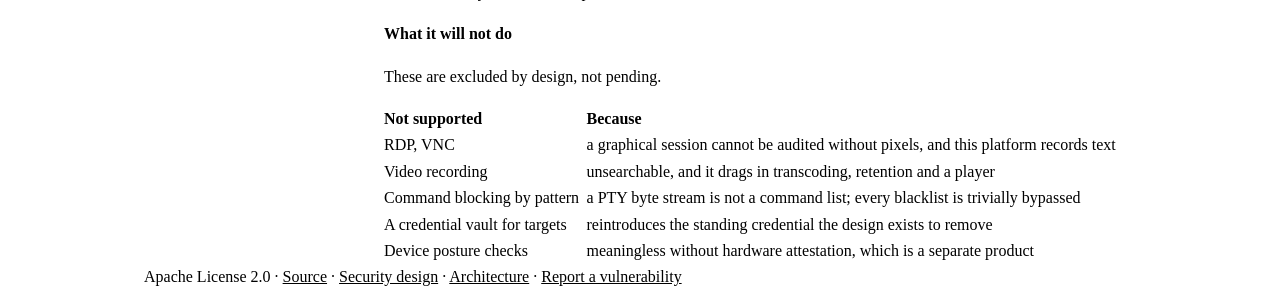
==== commit c841996e: "docs: point the install snippet at a release that will still exist The site told people to fetch rel" ====
--- a/site/index.html
+++ b/site/index.html
@@ -97,13 +97,21 @@
         console and the client at once. Download a release archive, or build from source with Go
         1.26 and nothing else.
       </p>
-<pre><code>curl -fsSLO https://github.com/MarStack-Labs/marstack-access/releases/latest/download/marac_v0.1.0_linux_amd64.tar.gz
-curl -fsSLO https://github.com/MarStack-Labs/marstack-access/releases/latest/download/SHA256SUMS
+<pre><code>VERSION=v0.1.0
+BASE=https://github.com/MarStack-Labs/marstack-access/releases/download/$VERSION
+
+curl -fsSLO $BASE/marac_${VERSION}_linux_amd64.tar.gz
+curl -fsSLO $BASE/SHA256SUMS
 sha256sum --check --ignore-missing SHA256SUMS
 
-tar -xzf marac_v0.1.0_linux_amd64.tar.gz
+tar -xzf marac_${VERSION}_linux_amd64.tar.gz
 sudo install -m 0755 marac /usr/local/bin/marac
 marac version</code></pre>
+      <p>
+        Archives are published for <code>linux/amd64</code>, <code>linux/arm64</code>,
+        <code>darwin/amd64</code> and <code>darwin/arm64</code>. Check the checksum before you
+        install it — an access gateway is a poor thing to take on trust.
+      </p>
       <p>From source:</p>
 <pre><code>git clone https://github.com/MarStack-Labs/marstack-access.git
 cd marstack-access
